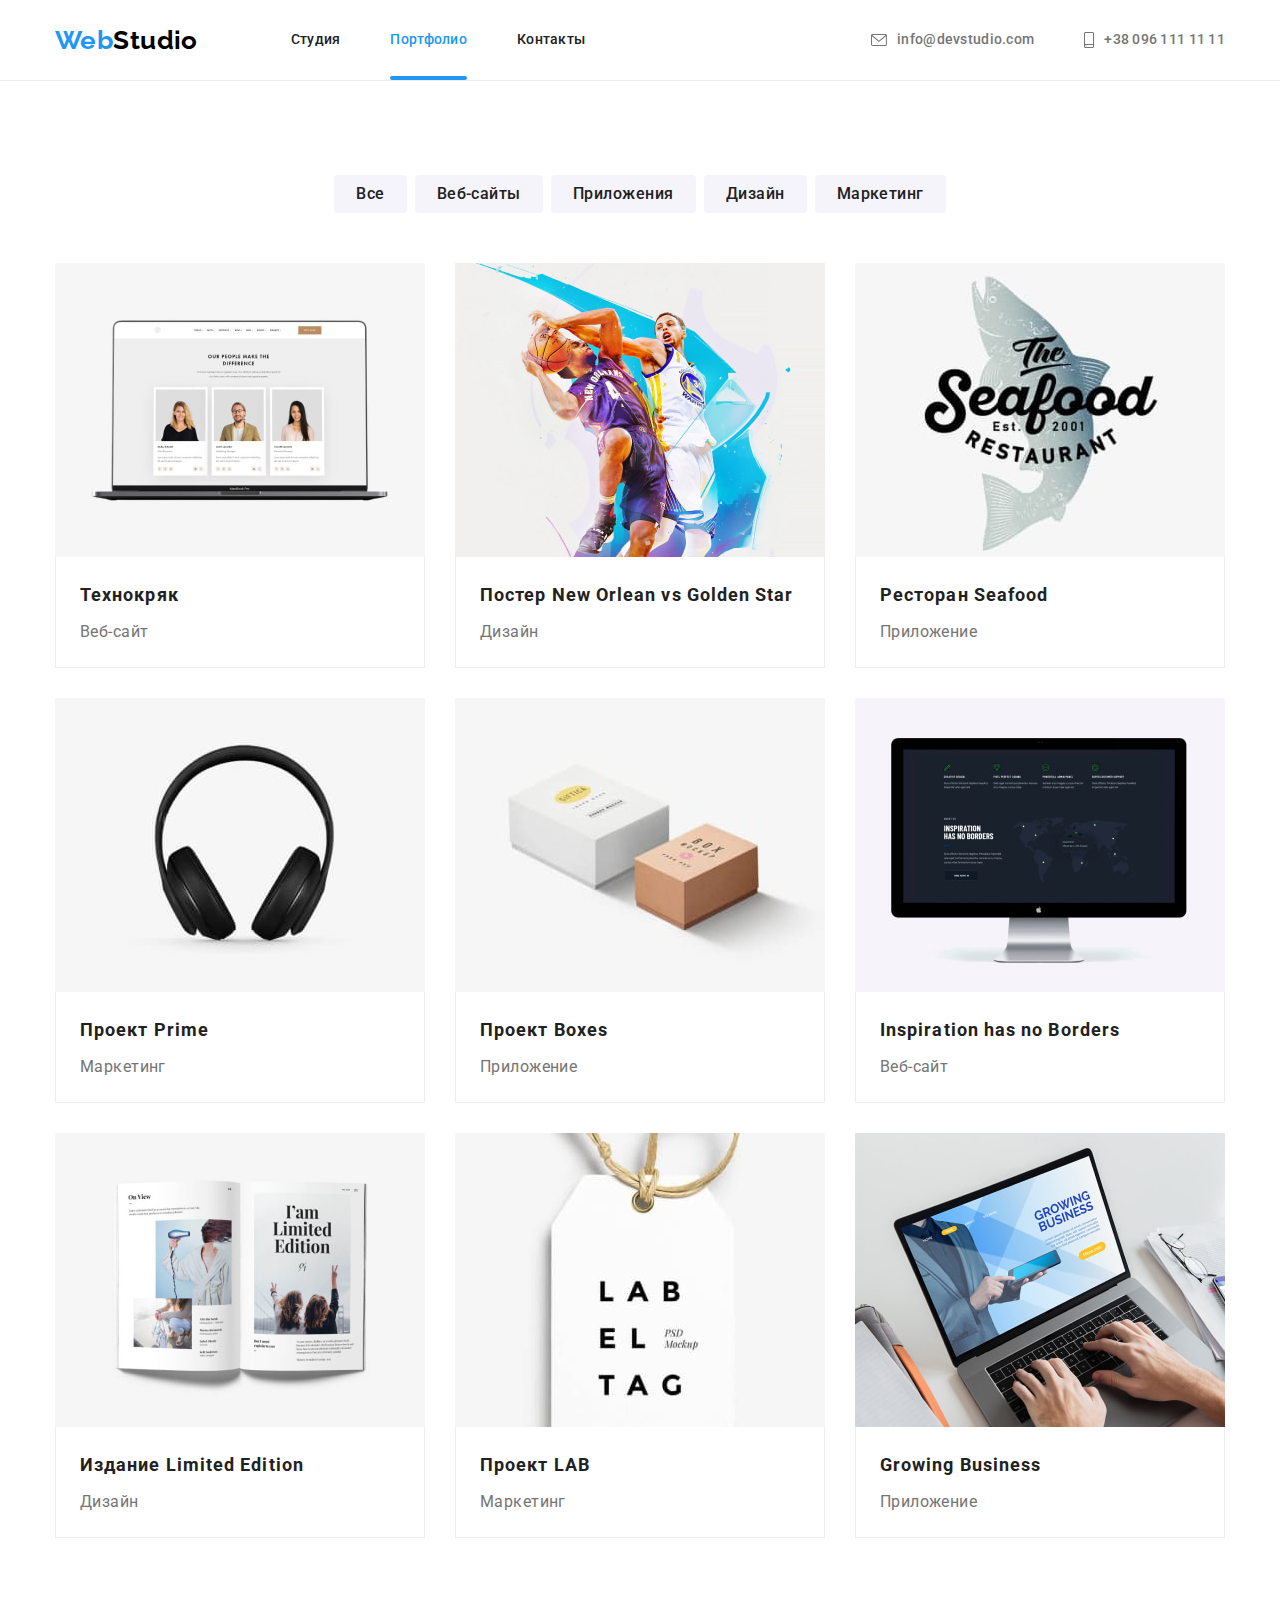
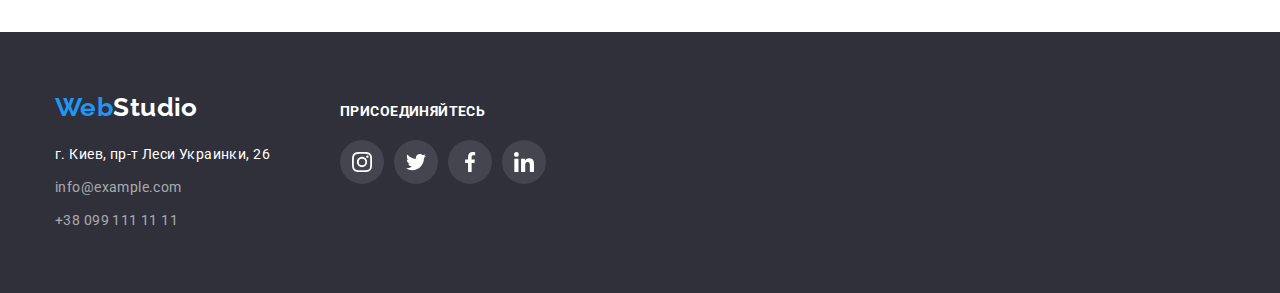
==== portfolio.html @ 4da8ccd3 "Initial commit" ====
<!DOCTYPE html>
<html lang="ru">
  <head>
    <meta charset="UTF-8" />
    <meta http-equiv="X-UA-Compatible" content="IE=edge" />
    <meta name="viewport" content="width=device-width, initial-scale=1.0" />
    <title>goit-markup-hw-03-yashchuk-yurii</title>

    <!-- modern-normalize -->
    <link
      rel="stylesheet"
      href="https://cdnjs.cloudflare.com/ajax/libs/modern-normalize/1.0.0/modern-normalize.min.css"
    />

    <!-- fonts-->
    <link rel="preconnect" href="https://fonts.googleapis.com" />
    <link rel="preconnect" href="https://fonts.gstatic.com" crossorigin />
    <link
      href="https://fonts.googleapis.com/css2?family=Raleway:wght@700&family=Roboto:wght@400;500;700;900&display=swap"
      rel="stylesheet"
    />

    <!-- animate.css -->
    <link
      rel="stylesheet"
      href="https://cdnjs.cloudflare.com/ajax/libs/animate.css/4.1.1/animate.min.css"
    />

    <!-- CSS -->
    <link rel="stylesheet" href="./css/styles.css" />
  </head>

  <!-- body -->
  <body class="body">
    <!--header-->
    <header class="header">
      <div class="container header-container">
        <nav class="header-nav">
          <a class="header-logo" href="./index.html"
            >Web<span class="header-span">Studio</span></a
          >
          <ul class="header-list list">
            <li class="header-list-item">
              <a class="header-link" href="./index.html">Студия</a>
            </li>
            <li class="header-list-item">
              <a class="header-link current" href="./portfolio.html"
                >Портфолио</a
              >
            </li>
            <li class="header-list-item">
              <a class="header-link" href="#Контакты">Контакты</a>
            </li>
          </ul>
        </nav>
        <div class="header-contacts">
          <ul class="header-address-list list">
            <li class="header-address-item head-email">
              <a
                class="header-contacts-item header-contacts-email"
                href="mailto:info@devstudio.com"
              >
                <svg
                  class="header-contacts-icon icon-envelope"
                  width="16"
                  height="12"
                >
                  <use href="./images/icons.svg#icon-envelope"></use></svg
                >info@devstudio.com</a
              >
            </li>
            <li class="header-address-item head-smartphone">
              <a
                class="header-contacts-item header-contacts-tel"
                href="tel:+380961111111"
              >
                <svg
                  class="header-contacts-icon icon-smartphone"
                  width="10"
                  height="16"
                >
                  <use href="./images/icons.svg#icon-smartphone"></use></svg
                >+38 096 111 11 11</a
              >
            </li>
          </ul>
        </div>
      </div>
    </header>

    <!-- main -->
    <main>
      <section class="portfolio section">
        <div class="container">
          <!--filters-->
          <ul class="list portfolio-filters">
            <li class="portfolio-filters-item">
              <button class="filters-btn" type="button">Все</button>
            </li>
            <li class="portfolio-filters-item">
              <button class="filters-btn" type="button">Веб-сайты</button>
            </li>
            <li class="portfolio-filters-item">
              <button class="filters-btn" type="button">Приложения</button>
            </li>
            <li class="portfolio-filters-item">
              <button class="filters-btn" type="button">Дизайн</button>
            </li>
            <li class="portfolio-filters-item">
              <button class="filters-btn" type="button">Маркетинг</button>
            </li>
          </ul>

          <!-- portfolio -->
          <h1 class="portfolio-title">Портфолио</h1>
          <ul class="list portfolio-list card-set">
            <li class="portfolio-list-item card-set-item">
              <a class="portfolio-link link" href="">
                <div class="portfolio-overlay-box">
                  <img
                    class="portfolio-img"
                    src="./images/portfolio/img-1.jpg"
                    alt="Экран ноутбука с портретами людей"
                    width="370"
                    height="294"
                  />
                  <div class="portfolio-overlay">
                    <p class="portfolio-overlay-text">
                      Ресурс предлагает комплексные предложения с разным уровнем
                      функционала и сервисов. Все это позволит посетителю
                      получить исчерпывающие сведения о компании или частном
                      лице.
                    </p>
                  </div>
                </div>
                <div class="portfolio-service">
                  <h2 class="portfolio-subtitle">Технокряк</h2>
                  <p class="portfolio-txt">Веб-сайт</p>
                </div>
              </a>
            </li>
            <li class="portfolio-list-item card-set-item">
              <a class="portfolio-link link" href="">
                <div class="portfolio-overlay-box">
                  <img
                    class="portfolio-img"
                    src="./images/portfolio/img-2.jpg"
                    alt="Два баскетболиста в борьбе за мяч"
                    width="370"
                    height="294"
                  />
                  <div class="portfolio-overlay">
                    <p class="portfolio-overlay-text">
                      Ресурс предлагает комплексные предложения с разным уровнем
                      функционала и сервисов. Все это позволит посетителю
                      получить исчерпывающие сведения о компании или частном
                      лице.
                    </p>
                  </div>
                </div>
                <div class="portfolio-service">
                  <h2 class="portfolio-subtitle">
                    Постер New Orlean vs Golden Star
                  </h2>
                  <p class="portfolio-txt">Дизайн</p>
                </div>
              </a>
            </li>
            <li class="portfolio-list-item card-set-item">
              <a class="portfolio-link link" href="">
                <div class="portfolio-overlay-box">
                  <img
                    class="portfolio-img"
                    src="./images/portfolio/img-3.jpg"
                    alt="Логотип ресторана морепродуктов"
                    width="370"
                    height="294"
                  />
                  <div class="portfolio-overlay">
                    <p class="portfolio-overlay-text">
                      Ресурс предлагает комплексные предложения с разным уровнем
                      функционала и сервисов. Все это позволит посетителю
                      получить исчерпывающие сведения о компании или частном
                      лице.
                    </p>
                  </div>
                </div>
                <div class="portfolio-service">
                  <h2 class="portfolio-subtitle">Ресторан Seafood</h2>
                  <p class="portfolio-txt">Приложение</p>
                </div>
              </a>
            </li>
            <li class="portfolio-list-item card-set-item">
              <a class="portfolio-link link" href="">
                <div class="portfolio-overlay-box">
                  <img
                    class="portfolio-img"
                    src="./images/portfolio/img-4.jpg"
                    alt="Наушники"
                    width="370"
                    height="294"
                  />
                  <div class="portfolio-overlay">
                    <p class="portfolio-overlay-text">
                      Ресурс предлагает комплексные предложения с разным уровнем
                      функционала и сервисов. Все это позволит посетителю
                      получить исчерпывающие сведения о компании или частном
                      лице.
                    </p>
                  </div>
                </div>
                <div class="portfolio-service">
                  <h2 class="portfolio-subtitle">Проект Prime</h2>
                  <p class="portfolio-txt">Маркетинг</p>
                </div>
              </a>
            </li>
            <li class="portfolio-list-item card-set-item">
              <a class="portfolio-link link" href="">
                <div class="portfolio-overlay-box">
                  <img
                    class="portfolio-img"
                    src="./images/portfolio/img-5.jpg"
                    alt="Две коробки"
                    width="370"
                    height="294"
                  />
                  <div class="portfolio-overlay">
                    <p class="portfolio-overlay-text">
                      Ресурс предлагает комплексные предложения с разным уровнем
                      функционала и сервисов. Все это позволит посетителю
                      получить исчерпывающие сведения о компании или частном
                      лице.
                    </p>
                  </div>
                </div>
                <div class="portfolio-service">
                  <h2 class="portfolio-subtitle">Проект Boxes</h2>
                  <p class="portfolio-txt">Приложение</p>
                </div>
              </a>
            </li>
            <li class="portfolio-list-item card-set-item">
              <a class="portfolio-link link" href="">
                <div class="portfolio-overlay-box">
                  <img
                    class="portfolio-img"
                    src="./images/portfolio/img-6.jpg"
                    alt="Экран монитора с картой мира"
                    width="370"
                    height="294"
                  />
                  <div class="portfolio-overlay">
                    <p class="portfolio-overlay-text">
                      Ресурс предлагает комплексные предложения с разным уровнем
                      функционала и сервисов. Все это позволит посетителю
                      получить исчерпывающие сведения о компании или частном
                      лице.
                    </p>
                  </div>
                </div>
                <div class="portfolio-service">
                  <h2 class="portfolio-subtitle">Inspiration has no Borders</h2>
                  <p class="portfolio-txt">Веб-сайт</p>
                </div>
              </a>
            </li>
            <li class="portfolio-list-item card-set-item">
              <a class="portfolio-link link" href="">
                <div class="portfolio-overlay-box">
                  <img
                    class="portfolio-img"
                    src="./images/portfolio/img-7.jpg"
                    alt="Раскрытый журнал с цветными картинками"
                    width="370"
                    height="294"
                  />
                  <div class="portfolio-overlay">
                    <p class="portfolio-overlay-text">
                      Ресурс предлагает комплексные предложения с разным уровнем
                      функционала и сервисов. Все это позволит посетителю
                      получить исчерпывающие сведения о компании или частном
                      лице.
                    </p>
                  </div>
                </div>
                <div class="portfolio-service">
                  <h2 class="portfolio-subtitle">Издание Limited Edition</h2>
                  <p class="portfolio-txt">Дизайн</p>
                </div>
              </a>
            </li>
            <li class="portfolio-list-item card-set-item">
              <a class="portfolio-link link" href="">
                <div class="portfolio-overlay-box">
                  <img
                    class="portfolio-img"
                    src="./images/portfolio/img-8.jpg"
                    alt="Карточка с названием проекта"
                    width="370"
                    height="294"
                  />
                  <div class="portfolio-overlay">
                    <p class="portfolio-overlay-text">
                      Ресурс предлагает комплексные предложения с разным уровнем
                      функционала и сервисов. Все это позволит посетителю
                      получить исчерпывающие сведения о компании или частном
                      лице.
                    </p>
                  </div>
                </div>
                <div class="portfolio-service">
                  <h2 class="portfolio-subtitle">Проект LAB</h2>
                  <p class="portfolio-txt">Маркетинг</p>
                </div>
              </a>
            </li>
            <li class="portfolio-list-item card-set-item">
              <a class="portfolio-link link" href="">
                <div class="portfolio-overlay-box">
                  <img
                    class="portfolio-img"
                    src="./images/portfolio/img-9.jpg"
                    alt="Ноутбук и руки на клавиатуре"
                    width="370"
                    height="294"
                  />
                  <div class="portfolio-overlay">
                    <p class="portfolio-overlay-text">
                      Ресурс предлагает комплексные предложения с разным уровнем
                      функционала и сервисов. Все это позволит посетителю
                      получить исчерпывающие сведения о компании или частном
                      лице.
                    </p>
                  </div>
                </div>
                <div class="portfolio-service">
                  <h2 class="portfolio-subtitle">Growing Business</h2>
                  <p class="portfolio-txt">Приложение</p>
                </div>
              </a>
            </li>
          </ul>
        </div>
      </section>
    </main>

    <!--footer-->
    <footer class="footer">
      <div class="container footer-container">
        <div class="footer-logo-address">
          <a class="footer-logo" href="#"
            >Web<span class="footer-span">Studio</span></a
          >
          <address class="address">
            <ul class="address-list">
              <li class="address-list-items">
                <a
                  class="address-items address-link"
                  href="https://goo.gl/maps/NhLZnFFBdDEXiQXY7"
                  >г. Киев, пр-т Леси Украинки, 26</a
                >
              </li>
              <li class="address-list-items">
                <a
                  class="address-items address-email"
                  href="mailto:info@example.com"
                  >info@example.com</a
                >
              </li>
              <li class="address-list-items">
                <a class="address-items address-tel" href="tel:+380991111111"
                  >+38 099 111 11 11</a
                >
              </li>
            </ul>
          </address>
        </div>
        <!-- footer-smi-box -->
        <div class="footer-smi-box">
          <strong class="footer-smi-title">Присоединяйтесь</strong>
          <ul class="footer-smi-list list">
            <li class="footer-smi-item">
              <a
                class="footer-smi-link link"
                href=""
                target="_blank"
                rel="noopener noreferrer"
                aria-label="instagram"
              >
                <svg class="footer-smi-icon" width="20" height="20">
                  <use href="./images/icons.svg#icon-instagram"></use>
                </svg>
              </a>
            </li>
            <li class="footer-smi-item">
              <a
                class="footer-smi-link link"
                href=""
                target="_blank"
                rel="noopener noreferrer"
                aria-label="twitter"
              >
                <svg class="footer-smi-icon" width="20" height="20">
                  <use href="./images/icons.svg#icon-twitter"></use>
                </svg>
              </a>
            </li>
            <li class="footer-smi-item">
              <a
                class="footer-smi-link link"
                href=""
                target="_blank"
                rel="noopener noreferrer"
                aria-label="facebook"
              >
                <svg class="footer-smi-icon" width="20" height="20">
                  <use href="./images/icons.svg#icon-facebook"></use>
                </svg>
              </a>
            </li>
            <li class="footer-smi-item">
              <a
                class="footer-smi-link link"
                href=""
                target="_blank"
                rel="noopener noreferrer"
                aria-label="linkedin"
              >
                <svg class="footer-smi-icon" width="20" height="20">
                  <use href="./images/icons.svg#icon-linkedin"></use>
                </svg>
              </a>
            </li>
          </ul>
        </div>
      </div>
    </footer>
  </body>
</html>
---- css/styles.css ----
/* bg cl
    - main ##FFFFFF
    - second #2F303A #E5E5E5 #F5F4FA */

/* txt cl 
    - main  #757575
    - second add #212121 #FFFFFF rgba(255, 255, 255, 0.6) #000000
    - accent  #2196F3 */

:root {
    /* fonts */
    --main-font: "Roboto";
    --second-font: "Raleway"; 

    /* txt cl */
    --main-cl: #757575;
    --second-cl: #212121;
    --add_white_cl: #FFFFFF;
    --add_black_cl: #000000;
    --add_rgba_cl: rgba(255, 255, 255, 0.6);
    --accent-cl: #2196F3;

    /* bg-cl */
    --main-bg-cl: #FFFFFF;
    --second-bg-cl: #2F303A;
    --add-bg-cl: #E5E5E5;
    --rare-bg-cl: #F5F4FA;
    --accent-bg-cl: #2196F3;
    --border-card-cl: #EEEEEE;
    --border-header-cl: #ECECEC;
    --border-clients-cl: #AFB1B8;
    --hero-bg-cl: C4C4C4;
    --portfolio-img-bgcl: rgba(33, 150, 243, 0.9);
    
    /* animation */
    --anim-duration-timing: 250ms cubic-bezier(0.4, 0, 0.2, 1);

    /* others */
    --items: 3;
    --indent: 40px;
}

/* body */
.body {
    background: var(-main-bg-cl);
    color: var(--main-cl);
    font-family: var(--main-font), sans-serif;
    font-weight: 400;
    font-size: 14px;
    line-height: 1.71;
    letter-spacing: 0.03em;
    font-style: normal;
}

/* common styles start */

.no-scroll {
overflow: hidden;
}

.list {
    text-decoration: none;
    list-style: none;
    margin-top: 0;
    margin-bottom: 0;
    padding-left: 0;
}

/* grid flexbox */
.card-set {
    display: flex;
    flex-wrap: wrap;
    margin: calc(-1 * var(--indent) / 2);
}

.card-set-item {
    flex-basis: calc((100% - (var(--indent)) * var(--items)) / var(--items));
    margin: calc(var(--indent) / 2);
}

/* HEADER */
.header-nav .header-link.current {
color: var(--accent-cl);
}

.header-logo {
    font-family: var(--second-font);
    font-weight: 700;
    font-size: 26px;
    line-height: 1.19;
    color: var(--accent-cl);
    text-decoration: none;
    list-style: none;
    margin-right: 93px;
}

.header-span { 
    color: var(--add_black_cl);
}
        
.footer-span {
    color: var(--add_white_cl);
}

.header-link {
color: var(--second-cl);
    font-weight: 500;
    line-height: 1.14;
    letter-spacing: 0.02em;
    text-decoration: none;
    list-style: none;

    display: block;
    padding-top: 32px;
    padding-bottom: 32px;

    transition: color var(--anim-duration-timing), opacity var(--anim-duration-timing);
    position: relative;    
}


.header-link:hover,
.header-link:focus {
    color: var(--accent-cl); 
}

.header-link.current::before {
content: "";
position: absolute;
bottom: 0;
left: 0;
width: 100%;
height: 4px;
background: #2196F3;
border-radius: 2px;
}

.header-contacts a {
    color: var(--main-cl);
    font-weight: 500;
    line-height: 1.14px;
    letter-spacing: 0.02em;
    text-decoration: none;
    list-style: none;
}

.header-contacts-item {
    display: flex;
    align-items: center;
    transition: color var(--anim-duration-timing)
}

.header-contacts-item:hover .icon-envelope,
.header-contacts-item:focus .icon-envelope {
    fill: var(--accent-cl);
}

.header-contacts-item:hover,
.header-contacts-item:focus {
    color: var(--accent-cl);
}

.header-contacts-icon {
    fill: var(--main-cl);
    transition: fill var(--anim-duration-timing)
}

.list {
    display: flex;
}

.header-container {
    display: flex;
    align-items: center;
}

.header-nav {
    display: flex;
    align-items: center;
}

.header-list-item:not(:last-child) {
    margin-right: 50px;
}

.header-contacts-item {
    padding-top: 32px;
    padding-bottom: 32px;
}

.header-contacts {
    margin-left: auto;
}

.icon-smartphone {
    margin-left: 50px;
}

.header {
    border-bottom: 1px solid var(--border-header-cl);
    margin-left: auto;
    margin-right: auto;
}

.header-address-item {
    display: flex;
    align-items: center;
}

.header-contacts-icon {
    margin-right: 10px;
}

.header-contacts-email:hover .icon-envelope,
.header-contacts-email:focus .icon-envelope {
    fill: var(--accent-cl);
}

.header-contacts-tel:hover .icon-smartphone,
.header-contacts-tel:focus .icon-smartphone {
    fill: var(--accent-cl);
} 

/* HERO*/
.hero { 
    text-align: center;
    padding-top: 200px;
    padding-bottom: 200px;
    max-width: 1600px;
    height: 600px;
    margin-right: auto;
    margin-left: auto;

    background: var(--second-bg-cl);
    background-image: 
    linear-gradient(to right, rgba(47, 48, 58, 0.4), rgba(47, 48, 58, 0.4)),
    url(../images/hero/img-hero.jpg),
    linear-gradient(to right, #C4C4C4, #C4C4C4);
    background-repeat: no-repeat;
    background-size: cover;
    background-position: center;  
}

.hero-title {
    color: var(--add_white_cl);
    font-weight: 900;
    font-size: 44px;
    line-height: 1.36;
    letter-spacing: 0.06em;
    text-transform: uppercase;

    margin-top: 0;
    margin-bottom: 30px;
    width: 696px;
    margin-left: auto;
    margin-right: auto;
    text-align: center;
}

.hero-btn {
    background: var(--accent-bg-cl);
    color: var(--add_white_cl);
    font-weight: 700;
    font-size: 16px;
    line-height: 1.87;
    letter-spacing: 0.06em;
    cursor: pointer;

    padding: 10px 32px;
    display: inline-block;
    border-radius: 4px;
    min-width: 200px;
    text-align: center;
    border: none;

    transition: background-color var(--anim-duration-timing), color var(--anim-duration-timing), box-shadow var(--anim-duration-timing);
}

.hero-btn:hover,
.hero-btn:focus {
    background-color: var(--rare-bg-cl);
    color: var(--second-cl);
    box-shadow: 0px 4px 4px rgba(0, 0, 0, 0.15);
}

/* MODAL WINDOW */

.backdrop {
    position: fixed;
    top: 0;
    left: 0;
    z-index: 10;
    width: 100%;
    height: 100%;

    background: rgba(0, 0, 0, 0.2);
    opacity: 1;
    visibility: visible;
    pointer-events: initial;
    /* fixed 1 added transition for backdrop and modal window */
    transition: opacity var(--anim-duration-timing), visibility var(--anim-duration-timing);
} 

.modal {
    position: absolute;
    top: 50%;
    left: 50%;
    transform: translate(-50%, -50%);
    min-width: 528px;
    min-height: 581px;

    background-color: var(--add_white_cl);
}

.backdrop.is-hidden {
    opacity: 0;
    visibility: hidden;
    pointer-events: none;
}

.modal-close-btn {
    height: 30px;
    width: 30px;
    fill: var(--add_black_cl);
    background-color: var(--main-bg-cl);
    border-radius: 50%;
    border: 1px solid rgba(0, 0, 0, 0.1);
    margin: 0;
    padding: 0;
    top: 0;
    right: 0;
    margin-top: 8px;
    margin-right: 8px;

    display: flex;
    align-items: center;
    justify-content: center;
    position: absolute;
    cursor: pointer;
}

/* FEATURES */
/* h2 hidden */
.features-title {
    position: absolute;
    width: 1px;
    height: 1px;
    margin: -1px;
    border: 0;
    padding: 0;
    white-space: nowrap;
    clip-path: inset(100%);
    clip: rect(0 0 0 0);
    overflow: hidden;
}

.features-subtitle {
    font-weight: 700;
    font-size: 14px;
    line-height: 1.14;
    text-transform: uppercase;
    color: var(--second-cl);

    margin-bottom: 10px;
}   

.features-txt {
    color: var(--main-cl);
    line-height: 1.71;
    letter-spacing: 0.03em;
}

.features-container {
    display: flex;
}

.features-list-item:not(:last-child) {
    margin-right: 30px;
}

.features-list-item {
    flex-basis: 270px;
}

.features-icons {
    display: flex;
    width: 270px;
    height: 120px;
    background: var(--rare-bg-cl);
    border-radius: 4px;
    margin-bottom: 30px;
    align-items: center;
    justify-content: center;
}

/* SERVICE */

.service-title {
    font-weight: 700;
    font-size: 36px;
    line-height: 1.17;
    color: var(--second-cl);
    margin-top: 0;
    margin-bottom: 50px;

    display: flex;
    justify-content: center;
}

.cervice-list-container {
    display: flex;
}

.cervice-list-items:not(:last-child) {
    margin-right: 30px;
}

.service-items-desktop {
    position: relative;
}

/* fixed 2 added height instead of padding */
.service-label-box {
    display: flex;
    position: absolute;
    width: 100%;
    height: 70px;
    left: 0px;
    bottom: 0px;
    align-items: center;
    justify-content: center;
    background-color: rgba(47, 48, 58, 0.8);
}

.service-label {
    display: inline-block;
    font-weight: 700;
    line-height: 1.14;
    text-align: center;
    text-transform: uppercase;
    color: var(--add_white_cl);
}

/* TEAM */

.team {
    background: var(--rare-bg-cl) ;
}

.team-title {
    font-weight: 700;
    font-size: 36px;
    line-height: 1.17;
    color: var(--second-cl);
    margin-top: 0;
    margin-bottom: 0;

    display: flex;
    justify-content: center;
    margin-bottom: 50px;
}

.team-subtitle {
    font-weight: 500;
    font-size: 16px;
    line-height: 1.19;
    color: var(--second-cl);

    display: flex;
    margin-bottom: 10px;
    justify-content: center;
}

.team-txt {
    font-size: 16px;
    line-height: 1.19;
    color: var(--main-cl);
    margin-top: 0;
    margin-bottom: 0;

    display: flex;
    margin-bottom: 16px;
    justify-content: center;
}

/* team flexbox*/
.team-list {
    --items: 4;
    --indent: 30px;
}

.team-img {
    margin-bottom: 30px;
}

.team-list-item {
    background: var(--main-bg-cl);
    box-shadow: 0px 1px 3px rgba(0, 0, 0, 0.12), 0px 1px 1px rgba(0, 0, 0, 0.14), 0px 2px 1px rgba(0, 0, 0, 0.2);
    border-radius: 0px 0px 4px 4px;
}

.social-media-link {
text-decoration: none;
} 

.social-media {
    display: flex;
    justify-content: center;
    margin-bottom: 30px;
}

.social-media-item:not(:last-child) {
    margin-right: 10px;
}

.team-smi-link { 
    display: flex;
    align-items: center;
    justify-content: center;
    height: 44px;
    width: 44px;
    background-color: var(--main-bg-cl);
    border-radius: 50%;

    transition: background-color var(--anim-duration-timing);
}

/* fixed 3 deleted bg-c for icon */
.team-smi-link:hover .team-smi-icon,
.team-smi-link:focus .team-smi-icon {
    fill: var(--add_white_cl);
} 

.team-smi-link:hover,
.team-smi-link:focus {
    background-color: var(--accent-bg-cl);
}

.team-smi-icon {
    fill: var(--border-clients-cl);
    transition: fill var(--anim-duration-timing), background-color var(--anim-duration-timing);
}

/* CLIENTS */
.clients {
    background-color: var(--main-bg-cl);
}
    .clients-title {
    font-weight: 700;
    font-size: 36px;
    line-height: 1.17;
    color: var(--second-cl);
    margin-bottom: 50px;
    display: flex;
    justify-content: center;
    }
    
.clients-list-container {
    display: flex;
}

.clients-link {
    display: flex;
    width: 170px;
    height: 92px;
    align-items: center;
    justify-content: center;
    cursor: pointer;
    border: 1px solid var(--border-clients-cl);
    border-radius: 4px;

    transition: border-color var(--anim-duration-timing);
} 

.clients-icon {
    fill: var(--border-clients-cl);
    transition: fill var(--anim-duration-timing);
}

.clients-list-container {
    --items: 6;
    --indent: 30px;
}

.clients-link:hover .clients-icon,
.clients-link:focus .clients-icon {
    fill: var(--accent-bg-cl);

} 

.clients-link:hover,
.clients-link:focus {
    border-color: var(--accent-bg-cl);
}

/* FOOTER*/
.footer-logo {
    font-family: var(--second-font);
    font-weight: 700;
    font-size: 26px;
    line-height: 1.19;
    color: var(--accent-cl);
    text-decoration: none;
    list-style: none;

    display: inline-block;
    margin-bottom: 20px;
}

.address-items {
    text-decoration: none;
    list-style: none;
    font-style: normal;
    margin-top: 0;
    margin-bottom: 0;
}

.address .address-link {
    color: var(--add_white_cl);
}

.address .address-email, 
.address .address-tel {
    color: var(--add_rgba_cl);
    }

    .footer {  
    background: var(--second-bg-cl);

    padding-top: 60px;
    padding-bottom: 60px;
    margin-left: auto;
    margin-right: auto;
}

/* footer flexbox*/

.address-list {
    display: inline-block;
}

.address-list-items:not(:last-child) {
    margin-bottom: 9px;
}

.address-list-items {
    list-style: none;
}
 /* footer smi */
.footer-container {
    display: flex;
    align-items: baseline;
}

.footer-smi-box {
    margin-left: 70px;
    width: 206px;
}

.footer-smi-title {
    display: inline-block;
    font-weight: 700;
    font-size: 14px;
    line-height: 1.14;
    text-transform: uppercase;
    color: var(--add_white_cl);
    margin-bottom: 20px;
}

.footer-smi-list {
    display: flex;
    justify-content: center;
}

.footer-smi-item:not(:last-child) {
    margin-right: 10px;
}

.footer-smi-link {
    display: flex;
    align-items: center;
    justify-content: center;
    height: 44px;
    width: 44px;
    background: rgba(255, 255, 255, 0.1);;
    border-radius: 50%;

    transition: background-color var(--anim-duration-timing)
} 

/* fixed 3 deleted bg-c for icon */
.footer-smi-link:hover .footer-smi-icon,
.footer-smi-link:focus .footer-smi-icon {
    fill: var(--add_white_cl);
}

.footer-smi-link:hover,
.footer-smi-link:focus {
    background-color: var(--accent-bg-cl);
}

.footer-smi-icon {
    fill: var(--add_white_cl);
    transition: fill var(--anim-duration-timing), background-color var(--anim-duration-timing);
}

/* PORTFOLIO */

.filters-btn {
    font-weight: 500;
    font-size: 16px;
    line-height: 1.62;
    text-align: center;
    letter-spacing: 0.03em;
    color: var(--second-cl);
    background: var(--rare-bg-cl);
    border-radius: 4px;
    cursor: pointer;
    padding: 6px 22px;
    display: inline-block;
    border: none;

    transition: background var(--anim-duration-timing), color var(--anim-duration-timing), box-shadow var(--anim-duration-timing);
}

.filters-btn:hover,
.filters-btn:focus {
    background: var(--accent-bg-cl);
    color: var(--add_white_cl);
    box-shadow: 0px 3px 1px rgba(0, 0, 0, 0.1), 0px 1px 2px rgba(0, 0, 0, 0.08), 0px 2px 2px rgba(0, 0, 0, 0.12);
}

.portfolio-title {
    position: absolute;
    width: 1px;
    height: 1px;
    margin: -1px;
    border: 0;
    padding: 0;
    white-space: nowrap;
    clip-path: inset(100%);
    clip: rect(0 0 0 0);
    overflow: hidden;
}

.portfolio-subtitle {
    font-weight: 700;
    font-size: 18px;
    line-height: 2.00;
    letter-spacing: 0.06em;
    color: var(--second-cl);
    font-style: normal;
    margin-bottom: 4px;
}

.portfolio-txt {
    font-size: 16px;
    line-height: 1.88;
    color:var(--main-cl);
    margin-top: 0;
    margin-bottom: 0;
}

.portfolio-filters {
    justify-content: center;
    margin-bottom: 50px;
}

.portfolio-filters-item:not(:last-child) {
    margin-right: 8px;
}

.portfolio-list {
    --items: 3;
    --indent: 30px;
}

.portfolio-link {
    text-decoration: none;
    display: block;

    transition: box-shadow var(--anim-duration-timing);
}

.portfolio-link:hover,
.portfolio-link:focus {
box-shadow: 0px 1px 1px rgba(0, 0, 0, 0.12), 0px 4px 4px rgba(0, 0, 0, 0.06), 1px 4px 6px rgba(0, 0, 0, 0.16);
}

.portfolio-service {
    padding: 20px 24px;
    border-left: 1px solid var(--border-card-cl);
    border-right: 1px solid var(--border-card-cl);
    border-bottom: 1px solid var(--border-card-cl);
}

.portfolio-overlay-box {
    position: relative;
    overflow: hidden;
}

/* fixed 4 hid deeper overlay */
.portfolio-overlay {
    content: "";
    display: flex;
    position: absolute;
    top: 0;
    left: 0;
    width: 100%;
    height: 100%;
    align-items: center;
    justify-content: center;
    background-color: var(--portfolio-img-bgcl);
    transform: translateY(101%);
    transition: transform var(--anim-duration-timing);
}

.portfolio-overlay-text {
    display: inline-block;
    font-size: 18px;
    line-height: 1.56;
    text-align: left;
    color: var(--add_white_cl);
    padding-left: 24px;
    padding-right: 24px;

}

.portfolio-link:hover .portfolio-overlay {
    transform: translateY(0);
}



/* FLEXBOX */
/* OUTLINE AND BG */
/* outline for all section 
.hero,
.features,
.service,
.team,
.footer,
.portfolio {
    outline: 2px solid tomato;
}*/

/* outline for all containers 
.container {
outline: 2px solid rgb(19, 201, 31);
}*/

/* pictures */
img {
    display: block;
    max-width: 100%;
    height: auto;
}

/* Reset some styles */
h1,
h2,
h3,
p,
ul {
    margin: 0;
    padding: 0;
}

/* CONTAINER */
.container {
    width: 1200px;
    padding-left: 15px;
    padding-right: 15px;
    margin-left: auto;
    margin-right: auto;
}

/* SECTIONS */
.section {
    padding-top: 94px;
    padding-bottom: 94px;
    margin-right: auto;
    margin-left: auto;
}

.service {
    padding-top: 0;
}
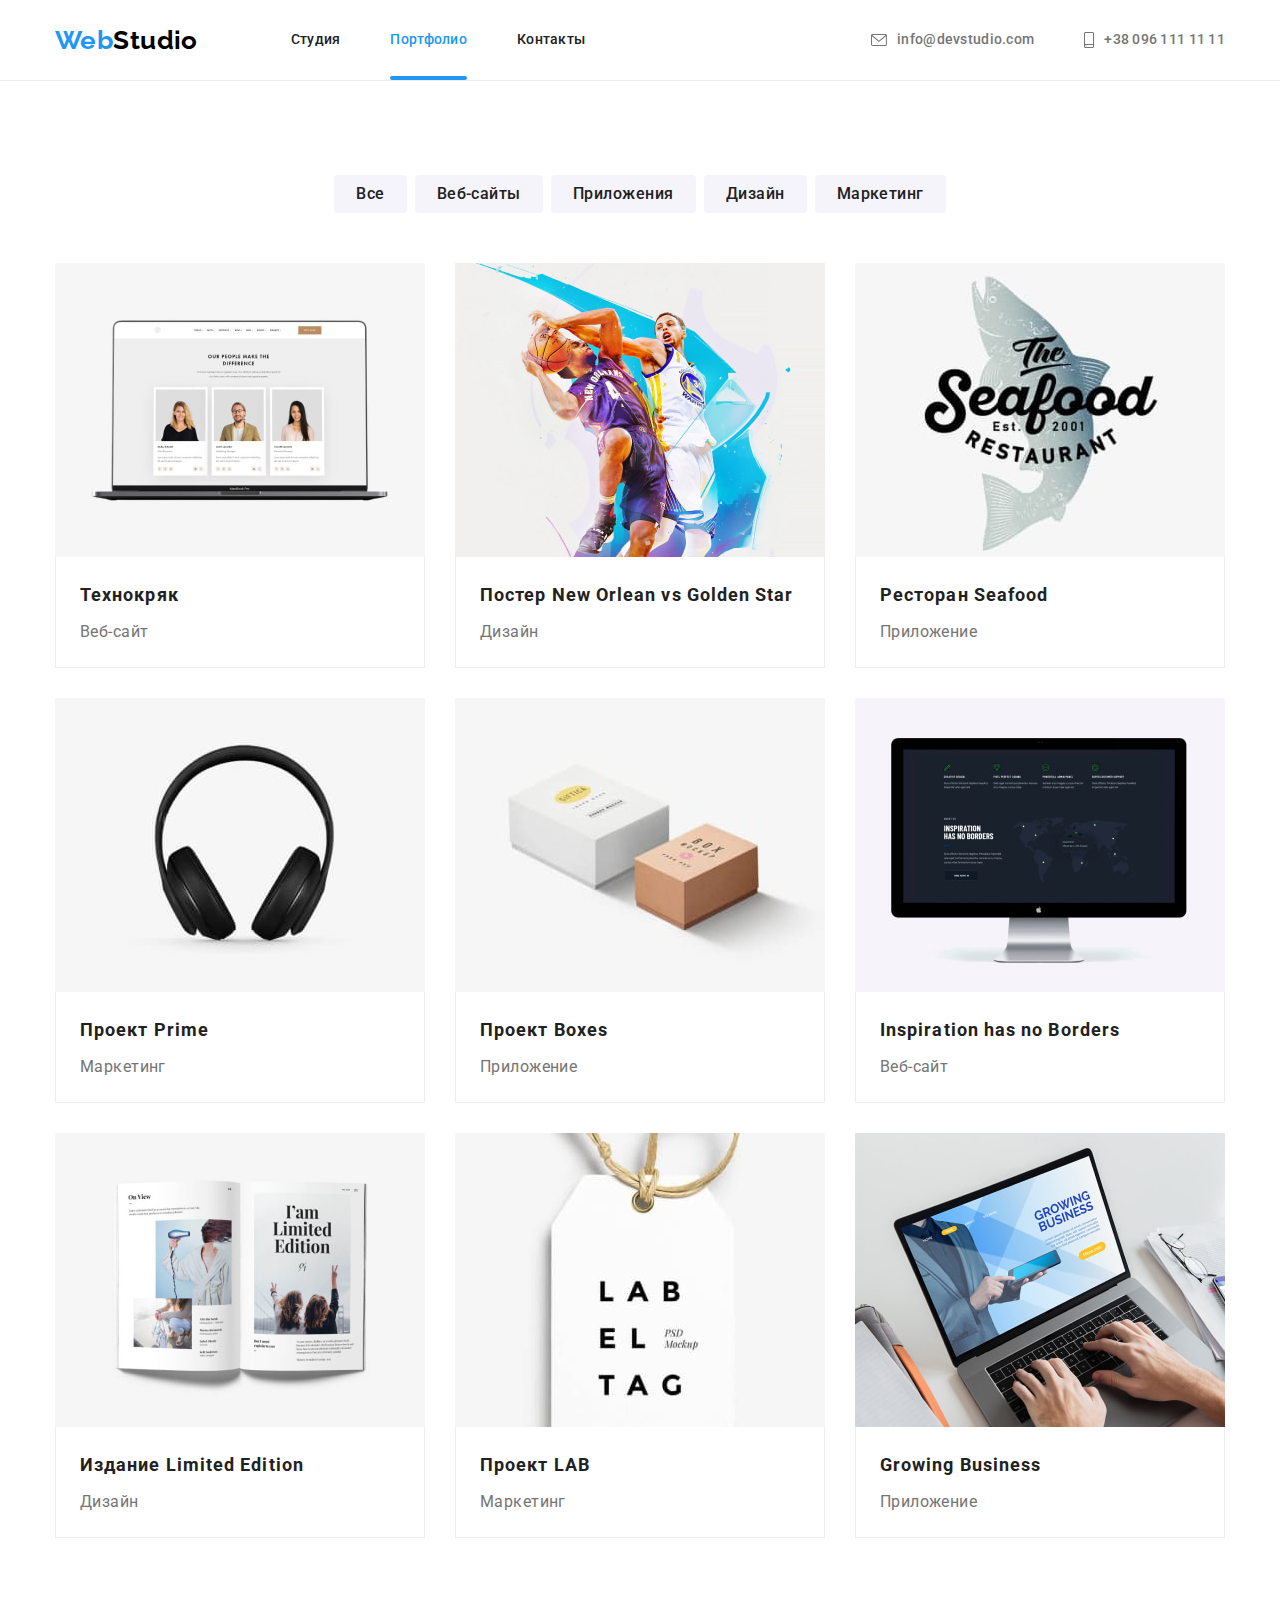
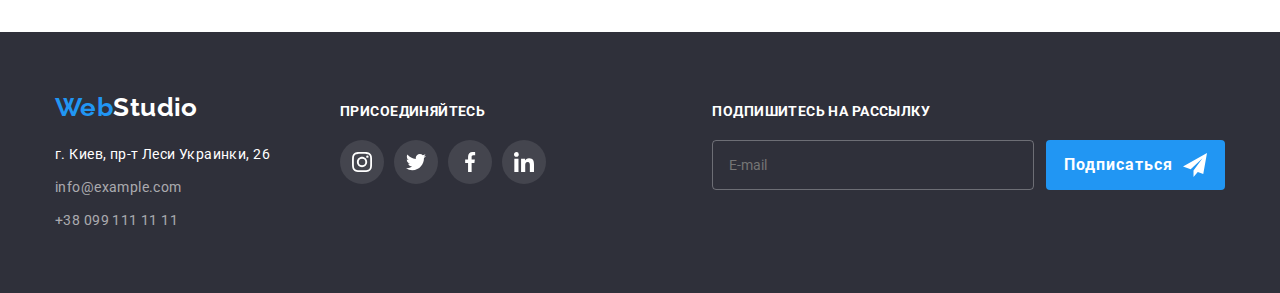
==== commit f5a98d1b: "finished variant of hw6 before mentors checking" ====
--- a/portfolio.html
+++ b/portfolio.html
@@ -435,6 +435,27 @@
             </li>
           </ul>
         </div>
+        <!-- footer form -->
+        <form class="footer-form">
+          <label class="footer-form-label" for="footer-form-email"
+            ><span>Подпишитесь на рассылку</span></label
+          >
+          <div class="footer-form-box">
+            <input
+              class="footer-form-email"
+              type="email"
+              name="footer-form-email"
+              id="footer-form-email"
+              placeholder="E-mail"
+            />
+            <button class="footer-form-btn" type="submit">
+              Подписаться
+              <svg class="footer-form-icon" width="24" height="24">
+                <use href="./images/icons.svg#icon-send"></use>
+              </svg>
+            </button>
+          </div>
+        </form>
       </div>
     </footer>
   </body>
--- a/css/styles.css
+++ b/css/styles.css
@@ -32,7 +32,7 @@
     --border-clients-cl: #AFB1B8;
     --hero-bg-cl: C4C4C4;
     --portfolio-img-bgcl: rgba(33, 150, 243, 0.9);
-    
+    --feedback-btn-hover: #188CE8;
     /* animation */
     --anim-duration-timing: 250ms cubic-bezier(0.4, 0, 0.2, 1);
 
@@ -298,17 +298,18 @@
     opacity: 1;
     visibility: visible;
     pointer-events: initial;
-    /* fixed 1 added transition for backdrop and modal window */
     transition: opacity var(--anim-duration-timing), visibility var(--anim-duration-timing);
 } 
 
 .modal {
+    display: flex;
     position: absolute;
     top: 50%;
     left: 50%;
     transform: translate(-50%, -50%);
-    min-width: 528px;
-    min-height: 581px;
+    width: 528px;
+    height: 581px;
+    justify-content: center;
 
     background-color: var(--add_white_cl);
 }
@@ -340,9 +341,170 @@
     cursor: pointer;
 }
 
+.modal-close-btn:hover,
+.modal-close-btn:focus {
+    fill: var(--accent-cl);
+}
+
+/* modal form / feedback-form */
+
+.feedback-form {
+    display: flex;
+    flex-direction: column;
+}
+
+.feedback-form-title {
+    color: var(--second-cl);
+    font-weight: 700;
+    font-size: 20px;
+    line-height: 1.15;
+
+    display: block;
+    margin-top: 40px;
+    text-align: center;
+    margin-left: auto;
+    margin-right: auto;
+    margin-bottom: 12px;
+}
+
+.feedback-label {
+    display: block;
+    font-size: 12px;
+    line-height: 1.17;
+    margin-bottom: 4px;
+}
+
+.feedback-link-agreement {
+    color: var(--accent-cl);
+}
+
+.feedback-input {
+    margin: 0;
+    padding: 0;
+    width: 448px;
+    height: 40px;
+    border: 1px solid rgba(33, 33, 33, 0.2);
+    border-radius: 4px;
+    padding-left: 42px;
+    margin-bottom: 10px;
+    transition: border-color var(--anim-duration-timing);
+}
+
+.feedback-input:focus {
+    border-color: var(--accent-cl);
+    outline: transparent;
+}
+
+.feedback-input:focus + .feedback-icon {
+    fill: var(--accent-cl);
+}
+
+.feedback-input-svg {
+    display: block;
+    position: relative;
+}
+
+.feedback-icon {
+    position: absolute;
+    top: 0;
+    left: 0;
+    fill: var(--second-cl);
+    margin-top: 11px;
+    margin-bottom: 11px;
+    margin-left: 12px;
+}
+
+.feedback-textarea {
+    display: block;
+    margin: 0;
+    padding: 0;
+    width: 448px;
+    height: 120px;
+    border: 1px solid rgba(33, 33, 33, 0.2);
+    border-radius: 4px;
+    resize: none;
+    padding: 12px 16px;
+    margin-bottom: 20px;
+    transition: border-color var(--anim-duration-timing);
+}
+
+.feedback-textarea:focus {
+    border-color: var(--accent-cl);
+    outline: transparent;
+}
+
+/* checkbox user-agreement */
+
+.feedback-checkbox-label {
+    display: flex;
+    justify-content: center;
+    align-items: center;
+    margin-bottom: 30px;
+    margin-left: auto;
+    margin-right: auto;
+    gap: 7px;
+}
+
+.feedback-checkbox-icon {
+    display: inline-flex;
+    justify-content: center;
+    align-items: center;
+    width: 16px;
+    height: 15px;
+    border: 2px solid var(--second-cl);
+    border-radius: 2px;
+
+    transition: background-color var(--anim-duration-timing), 
+    background-color var(--anim-duration-timing),
+    background-image var(--anim-duration-timing),
+    background-size var(--anim-duration-timing),
+    background-origin var(--anim-duration-timing),
+    border-color var(--anim-duration-timing);
+}
+
+.feedback-checkbox-input:checked + .feedback-checkbox-icon,
+    .feedback-checkbox-input:focus+.feedback-checkbox-icon {
+    background-color: var(--accent-bg-cl);
+    background-image: url(/images/checkbox/icon-check.svg);
+    background-size: contain;
+    background-origin: border-box;
+    border-color: var(--accent-bg-cl);
+}
+
+.feedback-submit-btn {
+    background: var(--accent-bg-cl);
+    color: var(--add_white_cl);
+    font-weight: 700;
+    font-size: 16px;
+    line-height: 1.87;
+    letter-spacing: 0.06em;
+    cursor: pointer;
+
+    padding: 10px 0;
+    margin-left: auto;
+    margin-right: auto;
+    margin-bottom: 40px;
+    display: flex;
+    justify-content: center;
+    border-radius: 4px;
+    width: 200px;
+    text-align: center;
+    border: none;
+    box-shadow: 0px 4px 4px rgba(0, 0, 0, 0.15);
+
+    transition: background-color var(--anim-duration-timing);
+}
+
+.feedback-submit-btn:hover,
+.feedback-submit-btn:focus {
+    background-color: var(--feedback-btn-hover);
+    box-shadow: 0px 4px 4px rgba(0, 0, 0, 0.15);
+}
+
 /* FEATURES */
 /* h2 hidden */
-.features-title {
+.features-title,
+.visually-hidden {
     position: absolute;
     width: 1px;
     height: 1px;
@@ -420,7 +582,6 @@
     position: relative;
 }
 
-/* fixed 2 added height instead of padding */
 .service-label-box {
     display: flex;
     position: absolute;
@@ -526,7 +687,6 @@
     transition: background-color var(--anim-duration-timing);
 }
 
-/* fixed 3 deleted bg-c for icon */
 .team-smi-link:hover .team-smi-icon,
 .team-smi-link:focus .team-smi-icon {
     fill: var(--add_white_cl);
@@ -689,7 +849,6 @@
     transition: background-color var(--anim-duration-timing)
 } 
 
-/* fixed 3 deleted bg-c for icon */
 .footer-smi-link:hover .footer-smi-icon,
 .footer-smi-link:focus .footer-smi-icon {
     fill: var(--add_white_cl);
@@ -704,6 +863,78 @@
     fill: var(--add_white_cl);
     transition: fill var(--anim-duration-timing), background-color var(--anim-duration-timing);
 }
+
+/* footer-form */
+.footer-form-label {
+    display: inline-block;
+    font-weight: 700;
+    font-size: 14px;
+    line-height: 1.14;
+    text-transform: uppercase;
+    color: var(--add_white_cl);
+    margin-bottom: 20px;
+}
+
+.footer-form {
+    display: flex;
+    flex-direction: column;
+    margin-left: auto;
+}
+
+.footer-form-email {
+    padding: 0;
+    margin: 0;
+    width: 358px;
+    height: 50px;
+    background-color: transparent;
+    border: 1px solid rgba(255, 255, 255, 0.3);
+    /* filter: drop-shadow(0px 4px 4px rgba(0, 0, 0, 0.15)); */
+    border-radius: 4px;
+    padding-top: 15px;
+    padding-bottom: 15px;
+    padding-left: 16px;
+    color: var(--add_white_cl);
+}
+
+.footer-form-box {
+    display: flex;
+}
+
+.footer-form-btn {
+    font-weight: 700;
+    font-size: 16px;
+    line-height: 1.87;
+    letter-spacing: 0.06em;
+    background: var(--accent-bg-cl);
+    color: var(--add_white_cl);
+    cursor: pointer;
+    
+    display: flex;
+    padding: 0;
+    margin: 0;
+    padding-top: 10px;
+    padding-bottom: 10px;
+    margin-left: 12px;
+    align-items: center;
+    border-radius: 4px;
+    flex-basis: 200px;
+
+    text-align: center;
+    justify-content: center;
+    border: none;
+}
+
+.footer-form-icon {
+    content: "";
+    display: block;
+    width: 24px;
+    height: 24px;
+    top: 0;
+    right: 0;
+    margin-left: 10px;
+    fill: var(--add_white_cl);
+}
+
 
 /* PORTFOLIO */
 
@@ -800,7 +1031,6 @@
     overflow: hidden;
 }
 
-/* fixed 4 hid deeper overlay */
 .portfolio-overlay {
     content: "";
     display: flex;
